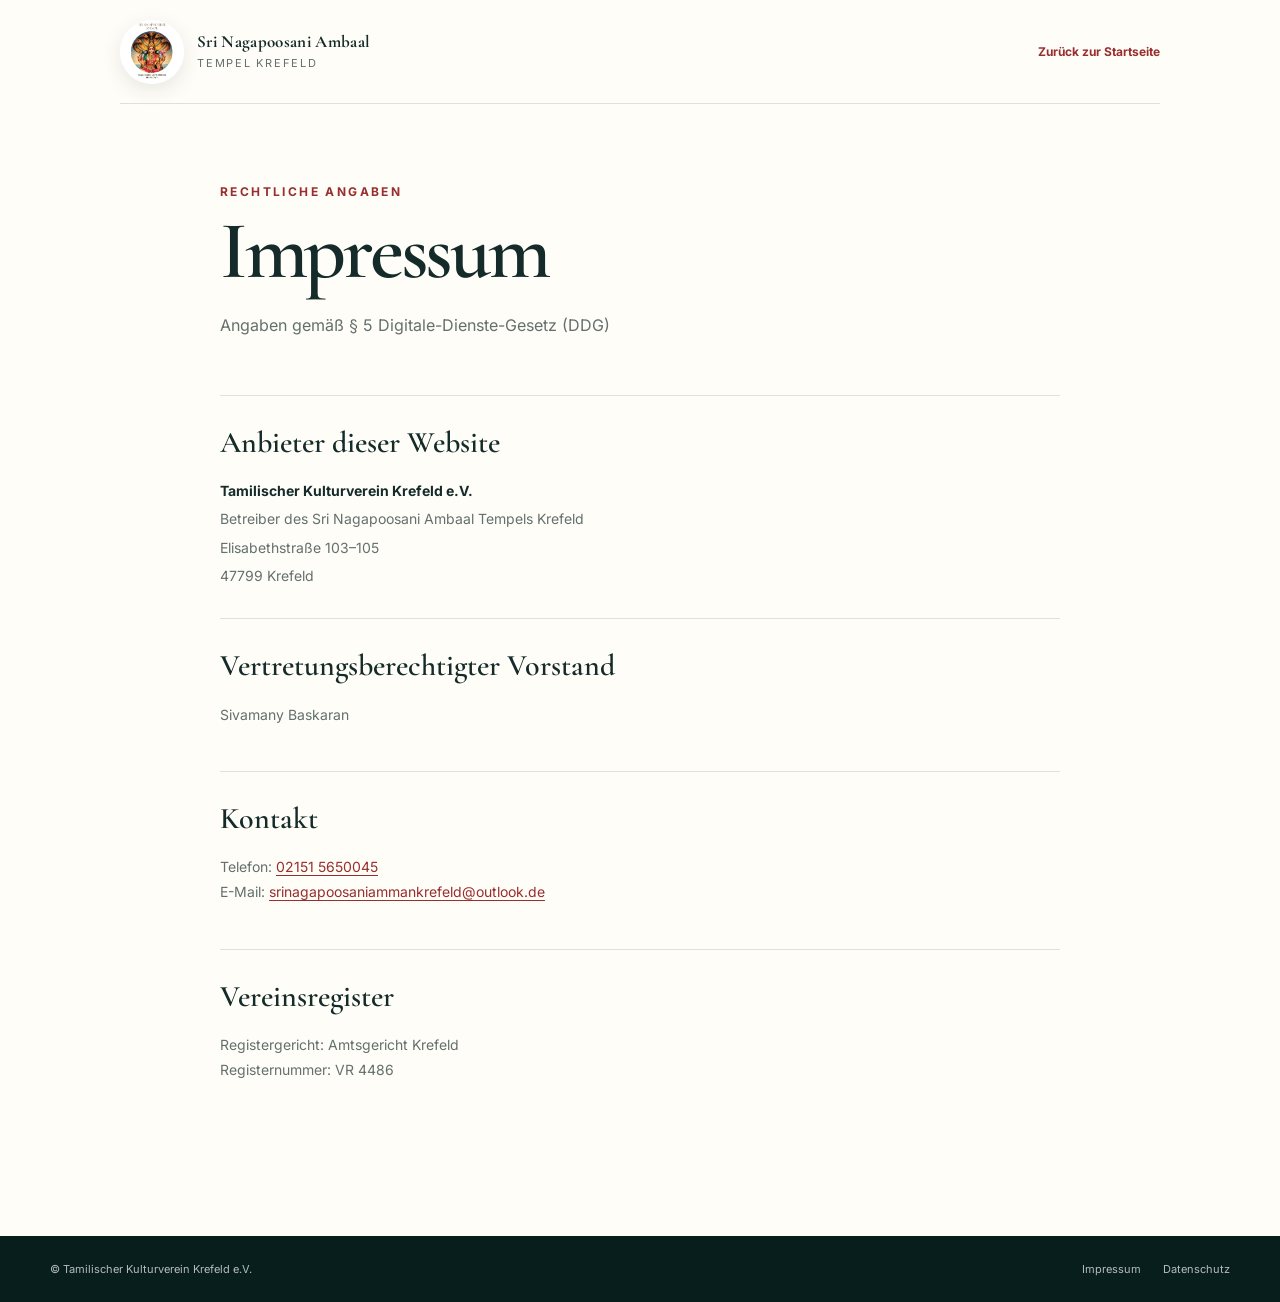
==== impressum.html @ 3f54f638 "Impressum und Datenschutz ergänzen" ====
<!doctype html>
<html lang="de">
  <head>
    <meta charset="UTF-8" />
    <meta name="viewport" content="width=device-width, initial-scale=1.0" />
    <meta name="description" content="Impressum des Sri Nagapoosani Ambaal Tempels Krefeld." />
    <meta name="theme-color" content="#102f2e" />
    <title>Impressum | Sri Nagapoosani Ambaal Tempel Krefeld</title>
    <link rel="stylesheet" href="styles.css" />
  </head>
  <body class="legal-page">
    <a class="skip-link" href="#main-content">Zum Inhalt springen</a>

    <header class="legal-header">
      <a class="brand" href="index.html" aria-label="Zur Startseite">
        <img src="assets/logo.webp" alt="Logo des Sri Nagapoosani Ambaal Tempels Krefeld" />
        <span class="brand-name">
          <strong>Sri Nagapoosani Ambaal</strong>
          <small>Tempel Krefeld</small>
        </span>
      </a>
      <a class="back-link" href="index.html">Zurück zur Startseite</a>
    </header>

    <main class="legal-main" id="main-content">
      <p class="section-kicker">Rechtliche Angaben</p>
      <h1>Impressum</h1>
      <p class="legal-lead">Angaben gemäß § 5 Digitale-Dienste-Gesetz (DDG)</p>

      <section class="legal-section">
        <h2>Anbieter dieser Website</h2>
        <div class="legal-address">
          <strong>Tamilischer Kulturverein Krefeld e.V.</strong>
          <span>Betreiber des Sri Nagapoosani Ambaal Tempels Krefeld</span>
          <span>Elisabethstraße 103–105</span>
          <span>47799 Krefeld</span>
        </div>
      </section>

      <section class="legal-section">
        <h2>Vertretungsberechtigter Vorstand</h2>
        <p>Sivamany Baskaran</p>
      </section>

      <section class="legal-section">
        <h2>Kontakt</h2>
        <p>
          Telefon: <a href="tel:+4921515650045">02151 5650045</a><br />
          E-Mail: <a href="mailto:srinagapoosaniammankrefeld@outlook.de">srinagapoosaniammankrefeld@outlook.de</a>
        </p>
      </section>

      <section class="legal-section">
        <h2>Vereinsregister</h2>
        <p>
          Registergericht: Amtsgericht Krefeld<br />
          Registernummer: VR 4486
        </p>
      </section>
    </main>

    <footer class="site-footer legal-footer">
      <div>
        <span>© Tamilischer Kulturverein Krefeld e.V.</span>
        <nav aria-label="Rechtliche Hinweise"><a href="impressum.html" aria-current="page">Impressum</a><a href="datenschutz.html">Datenschutz</a></nav>
      </div>
    </footer>
  </body>
</html>
---- styles.css ----
@font-face {
  font-family: "Cormorant Garamond";
  src: url("fonts/cormorant-garamond-latin.woff2") format("woff2");
  font-style: normal;
  font-weight: 500 700;
  font-display: swap;
}
@font-face {
  font-family: "Inter";
  src: url("fonts/inter-latin.woff2") format("woff2");
  font-style: normal;
  font-weight: 400 700;
  font-display: swap;
}
@font-face {
  font-family: "Noto Sans Tamil";
  src: url("fonts/noto-sans-tamil.woff2") format("woff2");
  font-style: normal;
  font-weight: 400 600;
  font-display: swap;
}

:root {
  --ink: #142b2a;
  --deep: #0d2b2a;
  --deep-soft: #153d3a;
  --gold: #c69b4b;
  --gold-light: #e1c381;
  --red: #982e2d;
  --cream: #f9f2e5;
  --paper: #fffdf8;
  --muted: #63706d;
  --line: rgba(20, 43, 42, 0.13);
  --shadow: 0 24px 70px rgba(7, 31, 29, 0.18);
}

* { box-sizing: border-box; }
html { scroll-behavior: smooth; }
body {
  margin: 0;
  color: var(--ink);
  background: var(--paper);
  font-family: "Inter", Arial, sans-serif;
  -webkit-font-smoothing: antialiased;
}
body::selection { background: var(--gold-light); color: var(--deep); }
a { color: inherit; text-decoration: none; }
img { display: block; max-width: 100%; }
button { font: inherit; }

.skip-link {
  position: fixed; top: -100px; left: 20px; z-index: 1000;
  padding: 12px 18px; border-radius: 0 0 10px 10px;
  background: white; color: var(--deep);
}
.skip-link:focus { top: 0; }

.site-header {
  position: fixed; inset: 0 0 auto; z-index: 100;
  transition: background 180ms ease, box-shadow 180ms ease;
}
.site-header.scrolled {
  background: rgba(255, 253, 248, 0.96);
  box-shadow: 0 8px 34px rgba(8, 35, 33, 0.09);
  backdrop-filter: blur(12px);
}
.header-inner {
  width: min(1440px, calc(100% - 56px)); min-height: 100px; margin: 0 auto;
  display: flex; align-items: center; justify-content: space-between; gap: 30px;
}
.brand { display: flex; align-items: center; gap: 13px; min-width: 240px; }
.brand img {
  width: 72px; height: 72px; object-fit: contain; background: white;
  border-radius: 50%; box-shadow: 0 6px 20px rgba(10, 44, 41, 0.1);
}
.brand-name { display: flex; flex-direction: column; }
.brand-name strong { font: 700 17px/1.1 "Cormorant Garamond", serif; letter-spacing: 0.02em; }
.brand-name small { margin-top: 4px; color: var(--muted); font-size: 11px; letter-spacing: 0.16em; text-transform: uppercase; }
.desktop-nav { display: flex; align-items: center; justify-content: center; gap: clamp(16px, 2vw, 32px); }
.desktop-nav a { position: relative; font-size: 13px; font-weight: 600; }
.desktop-nav a::after {
  content: ""; position: absolute; left: 0; right: 100%; bottom: -8px; height: 2px;
  background: var(--gold); transition: right 160ms ease;
}
.desktop-nav a:hover::after, .desktop-nav a:focus-visible::after { right: 0; }
.header-actions { display: flex; align-items: center; gap: 14px; }
.language-switcher {
  display: flex; align-items: center; gap: 7px; padding: 9px 12px;
  border: 1px solid rgba(20, 43, 42, 0.14); border-radius: 999px;
  background: rgba(255, 255, 255, 0.56); font-size: 11px;
}
.language { border: 0; padding: 0; color: var(--ink); background: transparent; cursor: pointer; }
.language.active { color: var(--red); font-weight: 800; }
.language.pending { opacity: 0.62; }
.language:focus-visible { outline: 2px solid var(--gold); outline-offset: 4px; }
.menu-button { display: none; width: 42px; height: 42px; border: 0; border-radius: 50%; background: var(--deep); padding: 12px; }
.menu-button span { display: block; height: 2px; margin: 4px 0; background: white; }
.mobile-menu { display: none; }

.hero {
  position: relative; min-height: 100svh; overflow: hidden;
  background: radial-gradient(circle at 12% 20%, rgba(216, 184, 117, 0.22), transparent 28%), linear-gradient(110deg, #fffdf8 0%, #fbf4e7 48%, #eae4d8 100%);
}
.hero::before {
  content: ""; position: absolute; top: -16vw; right: -13vw;
  width: 57vw; height: 57vw; border: 1px solid rgba(198, 155, 75, 0.28); border-radius: 50%;
  box-shadow: 0 0 0 38px rgba(198, 155, 75, 0.04), 0 0 0 82px rgba(198, 155, 75, 0.03);
}
.hero-pattern {
  position: absolute; inset: 0; opacity: 0.12;
  background-image: repeating-linear-gradient(45deg, transparent 0 48px, rgba(198, 155, 75, 0.18) 49px 50px);
  mask-image: linear-gradient(to right, black, transparent 50%);
}
.hero-content {
  position: relative; z-index: 2; width: min(1320px, calc(100% - 80px)); min-height: 100svh;
  margin: 0 auto; padding: 145px 0 90px; display: grid;
  grid-template-columns: minmax(0, 0.96fr) minmax(420px, 0.8fr); align-items: center;
  gap: clamp(40px, 7vw, 110px);
}
.hero-copy { max-width: 710px; }
.eyebrow, .section-kicker {
  margin: 0 0 22px; color: var(--red); font-size: 12px; font-weight: 700;
  letter-spacing: 0.2em; text-transform: uppercase;
}
.eyebrow { font-family: "Noto Sans Tamil", "Inter", sans-serif; }
h1, h2, h3 { margin: 0; }
h1 {
  max-width: 690px; font: 600 clamp(57px, 6.2vw, 96px)/0.9 "Cormorant Garamond", serif;
  letter-spacing: -0.04em; text-wrap: balance;
}
.hero-lead {
  max-width: 620px; margin: 29px 0 0; color: var(--deep-soft);
  font: 600 clamp(20px, 1.8vw, 28px)/1.35 "Cormorant Garamond", serif;
}
.hero-detail { max-width: 580px; margin: 18px 0 0; color: var(--muted); font-size: 15px; line-height: 1.75; }
.hero-buttons { display: flex; flex-wrap: wrap; gap: 12px; margin-top: 34px; }
.button {
  min-height: 52px; display: inline-flex; align-items: center; justify-content: center;
  padding: 0 24px; border-radius: 4px; font-size: 13px; font-weight: 700;
  transition: transform 160ms ease, box-shadow 160ms ease, background 160ms ease;
}
.button:hover { transform: translateY(-2px); }
.button-primary { background: var(--deep); color: white; box-shadow: 0 12px 28px rgba(13, 43, 42, 0.2); }
.button-primary:hover { background: #164640; }
.button-secondary { border: 1px solid rgba(20, 43, 42, 0.3); color: var(--deep); background: rgba(255, 255, 255, 0.34); }
.hero-address { display: flex; align-items: center; gap: 10px; margin-top: 30px; color: var(--muted); font-size: 12px; }
.address-mark { color: var(--red); font-size: 22px; }
.hero-visual { position: relative; justify-self: end; width: min(100%, 530px); }
.image-frame {
  position: relative; aspect-ratio: 0.76; overflow: hidden; border-radius: 48% 48% 6px 6px;
  border: 8px solid rgba(255, 255, 255, 0.82); box-shadow: var(--shadow); background: #193b49;
}
.image-frame::after { content: ""; position: absolute; inset: 0; box-shadow: inset 0 0 0 1px rgba(255, 223, 154, 0.28); pointer-events: none; }
.image-frame img { width: 100%; height: 100%; object-fit: cover; object-position: 50% 35%; }
.image-caption {
  position: absolute; right: -24px; bottom: 54px; min-width: 280px; padding: 19px 24px;
  display: flex; flex-direction: column; color: white; background: rgba(13, 43, 42, 0.94);
  box-shadow: 0 16px 40px rgba(8, 33, 31, 0.24);
}
.image-caption span { font: 600 20px/1.2 "Cormorant Garamond", serif; }
.image-caption small { margin-top: 6px; color: var(--gold-light); font: 400 11px/1.4 "Noto Sans Tamil", sans-serif; }
.scroll-cue {
  position: absolute; z-index: 3; left: 50%; bottom: 24px; transform: translateX(-50%);
  display: flex; align-items: center; gap: 10px; color: var(--muted);
  font-size: 10px; letter-spacing: 0.16em; text-transform: uppercase;
}
.scroll-cue b { color: var(--red); font-size: 20px; }

.section { padding: 110px 0; scroll-margin-top: 92px; }
.section-inner { width: min(1180px, calc(100% - 56px)); margin: 0 auto; }
.split { display: grid; grid-template-columns: 1fr 0.9fr; gap: 80px; align-items: end; }
.section h2 { font: 600 clamp(39px, 4.5vw, 65px)/1 "Cormorant Garamond", serif; letter-spacing: -0.025em; }
.section-intro, .narrow > p { margin: 0; color: var(--muted); line-height: 1.8; }
.section-intro p { margin: 0; }
.section-intro p + p { margin-top: 18px; }
.section-soft { background: var(--cream); }
.placeholder-grid { display: grid; gap: 18px; margin-top: 50px; }
.placeholder-grid.three { grid-template-columns: repeat(3, 1fr); }
.placeholder-grid article { padding: 32px; border: 1px solid var(--line); background: rgba(255, 255, 255, 0.52); }
.placeholder-grid article > span { color: var(--gold); font: 600 15px "Cormorant Garamond", serif; }
.placeholder-grid h3 { margin-top: 38px; font: 600 25px "Cormorant Garamond", serif; }
.placeholder-grid p { color: var(--muted); font-size: 13px; }
.placeholder-grid p + p { margin-top: 14px; }
.placeholder-grid strong { color: var(--ink); }
.schedule-panel { border-top: 1px solid var(--line); }
.schedule-heading, .schedule-row {
  display: grid;
  grid-template-columns: 1.15fr 0.9fr 1.25fr;
  gap: 16px;
  align-items: center;
  padding: 14px 4px;
  border-bottom: 1px solid var(--line);
}
.schedule-heading {
  color: var(--muted);
  font-size: 10px;
  font-weight: 700;
  letter-spacing: 0.12em;
  text-transform: uppercase;
}
.schedule-row { font-size: 13px; }
.schedule-row span { color: var(--muted); }
.schedule-row.holy-day { color: var(--red); background: rgba(152, 46, 45, 0.035); }
.schedule-row.holy-day span { color: var(--red); font-weight: 600; }
.schedule-note { margin: 18px 0 0; color: var(--muted); font-size: 12px; line-height: 1.6; }
.section-dark { color: white; background: var(--deep); }
.section-dark .section-kicker { color: var(--gold-light); }
.section-dark .section-intro { color: rgba(255, 255, 255, 0.68); }
.visit-intro { display: grid; grid-template-columns: 1fr 1fr; gap: 22px 80px; align-items: end; }
.visit-intro .section-kicker { grid-column: 1 / -1; margin-bottom: 0; }
.visit-intro > p:last-child { margin: 0; color: rgba(255, 255, 255, 0.68); line-height: 1.8; }
.visit-list { display: grid; grid-template-columns: repeat(3, 1fr); gap: 1px; margin-top: 58px; background: rgba(255, 255, 255, 0.14); }
.visit-list article { position: relative; min-height: 138px; padding: 34px 28px 28px; background: var(--deep); }
.visit-list article::before { content: ""; position: absolute; top: 24px; left: 28px; width: 28px; height: 2px; background: var(--gold-light); }
.visit-list p { margin: 26px 0 0; color: rgba(255, 255, 255, 0.78); font-size: 13px; line-height: 1.65; }
.gallery-placeholder {
  min-height: 340px; margin-top: 44px; display: grid; place-items: center; padding: 30px;
  color: var(--muted); text-align: center; border: 1px dashed rgba(20, 43, 42, 0.26);
  background: linear-gradient(145deg, #f8f0df, #e9e3d8);
}
.vision-section { color: white; text-align: center; background: linear-gradient(rgba(13, 43, 42, 0.94), rgba(13, 43, 42, 0.94)), #0d2b2a; }
.narrow { max-width: 820px; }
.narrow > p { margin: 26px auto 0; color: rgba(255, 255, 255, 0.7); }
.status-pill { display: inline-flex; margin-top: 30px; padding: 10px 14px; color: var(--gold-light); border: 1px solid rgba(225, 195, 129, 0.38); border-radius: 999px; font-size: 11px; letter-spacing: 0.08em; text-transform: uppercase; }
.contact-section { background: #f7f1e6; }
.contact-grid { display: grid; grid-template-columns: 1.25fr 0.9fr auto; align-items: end; gap: 60px; }
.contact-grid p { color: var(--muted); }
address { display: flex; flex-direction: column; gap: 8px; font-style: normal; font-size: 14px; }
address strong { margin-bottom: 8px; }
address a { color: var(--red); font-weight: 700; }
address a small { color: var(--muted); font-size: 11px; font-weight: 500; }
.site-footer { padding: 26px 0; color: rgba(255, 255, 255, 0.7); background: #081e1d; font-size: 11px; }
.site-footer > div { width: min(1180px, calc(100% - 56px)); margin: 0 auto; display: flex; justify-content: space-between; gap: 20px; }
.site-footer nav { display: flex; gap: 22px; }
.language-note {
  position: fixed; z-index: 200; right: 24px; bottom: 24px; max-width: 360px; padding: 15px 18px;
  color: white; background: var(--deep); border-left: 3px solid var(--gold); box-shadow: var(--shadow);
  opacity: 0; transform: translateY(16px); pointer-events: none;
  transition: opacity 180ms ease, transform 180ms ease; font-size: 12px;
}
.language-note.visible { opacity: 1; transform: translateY(0); }

.legal-page { min-height: 100vh; background: var(--paper); }
.legal-header {
  width: min(1040px, calc(100% - 56px)); min-height: 104px; margin: 0 auto;
  display: flex; align-items: center; justify-content: space-between; gap: 24px;
  border-bottom: 1px solid var(--line);
}
.legal-header .brand img { width: 64px; height: 64px; }
.back-link { color: var(--red); font-size: 12px; font-weight: 700; }
.legal-main { width: min(840px, calc(100% - 56px)); margin: 0 auto; padding: 80px 0 110px; }
.legal-main .section-kicker { margin-bottom: 16px; }
.legal-main h1 { max-width: none; font-size: clamp(52px, 7vw, 82px); }
.legal-lead { margin: 22px 0 56px; color: var(--muted); line-height: 1.75; }
.legal-section { padding: 30px 0; border-top: 1px solid var(--line); }
.legal-section h2 { margin-bottom: 18px; font: 600 30px/1.15 "Cormorant Garamond", serif; }
.legal-section h3 { margin: 24px 0 10px; font: 600 21px/1.2 "Cormorant Garamond", serif; }
.legal-section p, .legal-section li, .legal-address { color: var(--muted); font-size: 14px; line-height: 1.8; }
.legal-section p { margin: 0 0 14px; }
.legal-section ul { margin: 0; padding-left: 20px; }
.legal-address { display: flex; flex-direction: column; gap: 3px; }
.legal-address strong { color: var(--ink); }
.legal-section a { color: var(--red); text-decoration: underline; text-underline-offset: 3px; }
.legal-footer { margin-top: 0; }

@media (max-width: 1180px) {
  .desktop-nav { display: none; }
  .menu-button { display: block; }
  .mobile-menu {
    position: absolute; right: 28px; top: 88px; width: min(310px, calc(100% - 56px));
    padding: 18px; display: none; flex-direction: column; gap: 6px; background: white; box-shadow: var(--shadow);
  }
  .mobile-menu.open { display: flex; }
  .mobile-menu a { padding: 12px; border-bottom: 1px solid var(--line); font-weight: 600; font-size: 13px; }
  .hero-content { grid-template-columns: 1fr 0.8fr; width: min(1180px, calc(100% - 56px)); gap: 45px; }
  .image-caption { right: -8px; }
}

@media (max-width: 820px) {
  .header-inner { width: calc(100% - 32px); min-height: 82px; }
  .brand { min-width: 0; }
  .brand img { width: 58px; height: 58px; }
  .brand-name { display: none; }
  .language-switcher { padding: 8px 10px; }
  .hero-content { width: calc(100% - 36px); padding: 112px 0 80px; grid-template-columns: 1fr; gap: 38px; }
  .hero-copy { text-align: center; }
  .hero-detail, .hero-lead { margin-left: auto; margin-right: auto; }
  .hero-buttons, .hero-address { justify-content: center; }
  h1 { font-size: clamp(49px, 14vw, 72px); }
  .hero-visual { width: min(88%, 480px); margin: 0 auto; justify-self: center; }
  .image-caption { left: 50%; right: auto; bottom: 24px; min-width: min(88%, 310px); transform: translateX(-50%); text-align: center; }
  .scroll-cue { display: none; }
  .section { padding: 80px 0; }
  .section-inner { width: calc(100% - 36px); }
  .split, .contact-grid { grid-template-columns: 1fr; gap: 28px; align-items: start; }
  .visit-intro { grid-template-columns: 1fr; gap: 24px; }
  .visit-intro .section-kicker { grid-column: auto; }
  .visit-list { grid-template-columns: 1fr 1fr; }
  .placeholder-grid.three { grid-template-columns: 1fr; }
  .site-footer > div { width: calc(100% - 36px); flex-direction: column; }
  .legal-header { width: calc(100% - 36px); }
  .legal-header .brand-name { display: flex; }
  .legal-main { width: calc(100% - 36px); padding: 60px 0 80px; }
}

@media (max-width: 430px) {
  .header-actions { gap: 8px; }
  .language-switcher { gap: 5px; font-size: 10px; }
  .menu-button { width: 38px; height: 38px; padding: 10px; }
  .hero-content { width: calc(100% - 28px); }
  .hero-buttons { flex-direction: column; }
  .button { width: 100%; }
  .hero-address { align-items: flex-start; text-align: left; }
  .image-frame { border-width: 5px; }
  .section-inner { width: calc(100% - 28px); }
  .visit-list { grid-template-columns: 1fr; }
  .schedule-heading, .schedule-row { grid-template-columns: 0.95fr 0.9fr 1.2fr; gap: 8px; font-size: 11px; }
  .legal-header { align-items: flex-start; padding: 16px 0; }
  .legal-header .brand-name { display: none; }
}

@media (prefers-reduced-motion: reduce) {
  html { scroll-behavior: auto; }
  *, *::before, *::after { transition-duration: 0.01ms !important; animation-duration: 0.01ms !important; }
}
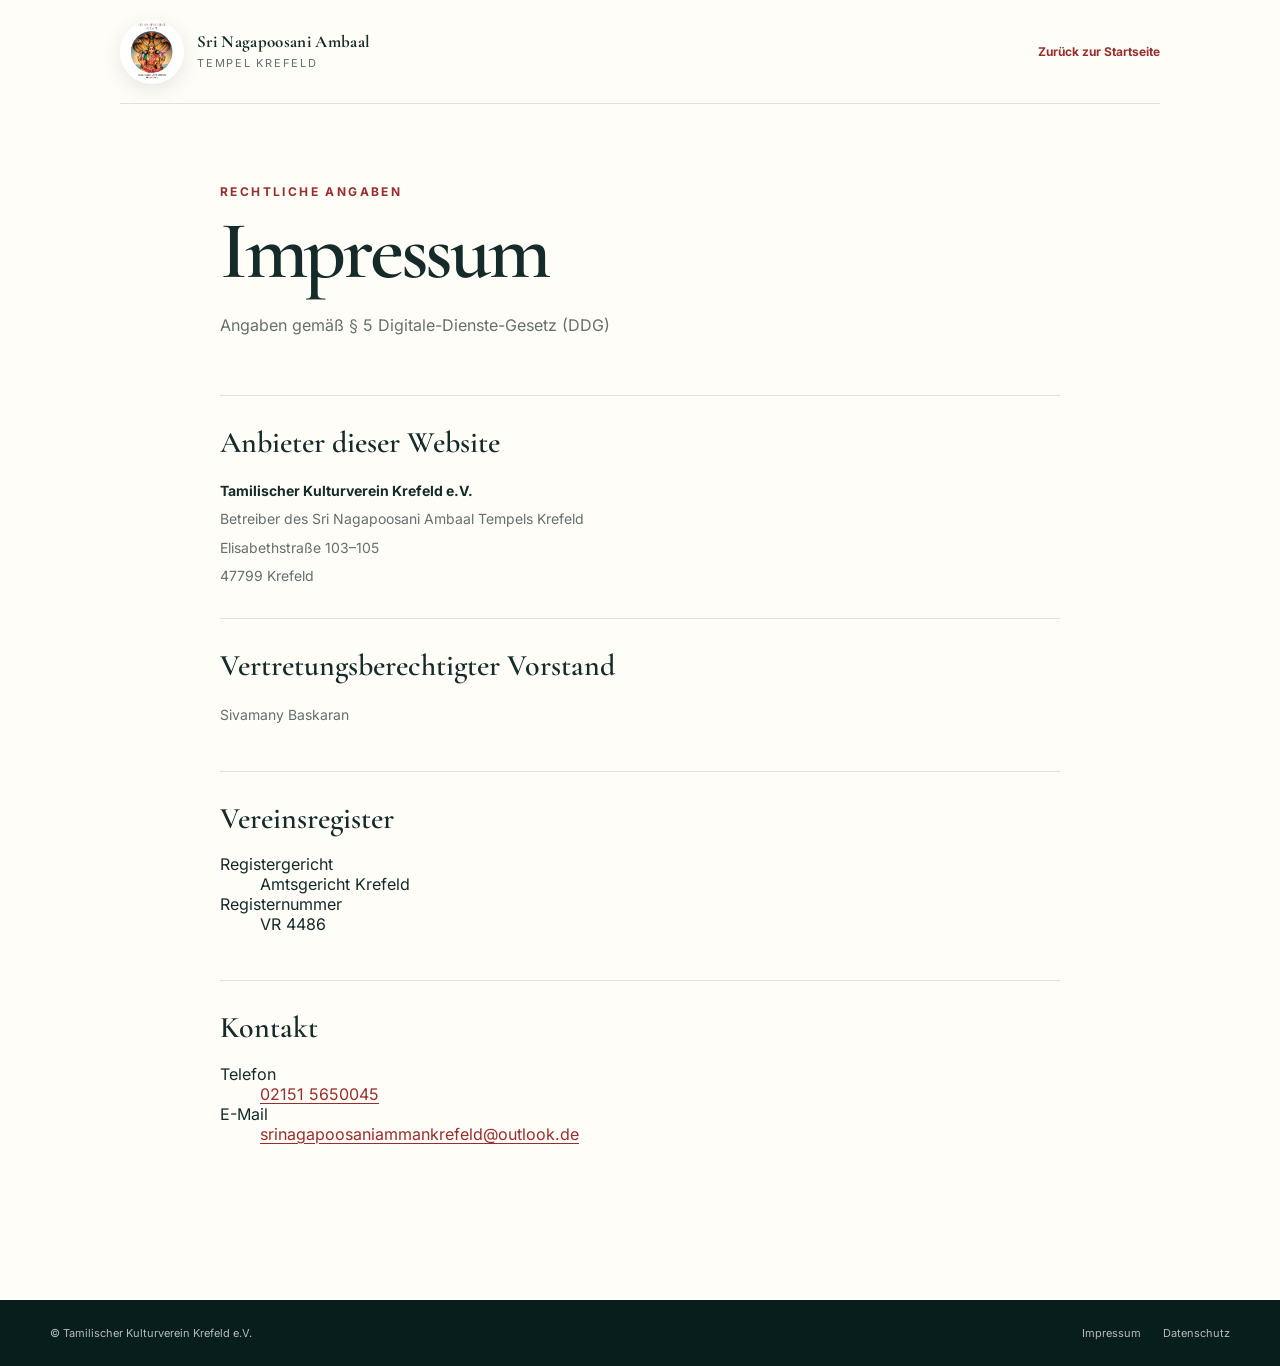
==== commit 4138f874: "Impressum übersichtlicher gestalten" ====
--- a/impressum.html
+++ b/impressum.html
@@ -23,40 +23,46 @@
     </header>
 
     <main class="legal-main" id="main-content">
-      <p class="section-kicker">Rechtliche Angaben</p>
-      <h1>Impressum</h1>
-      <p class="legal-lead">Angaben gemäß § 5 Digitale-Dienste-Gesetz (DDG)</p>
+      <div class="legal-hero">
+        <div>
+          <p class="section-kicker">Rechtliche Angaben</p>
+          <h1>Impressum</h1>
+        </div>
+        <p class="legal-lead">Angaben gemäß § 5 Digitale-Dienste-Gesetz (DDG)</p>
+      </div>
 
-      <section class="legal-section">
-        <h2>Anbieter dieser Website</h2>
-        <div class="legal-address">
-          <strong>Tamilischer Kulturverein Krefeld e.V.</strong>
-          <span>Betreiber des Sri Nagapoosani Ambaal Tempels Krefeld</span>
-          <span>Elisabethstraße 103–105</span>
-          <span>47799 Krefeld</span>
-        </div>
-      </section>
+      <div class="legal-overview">
+        <section class="legal-section legal-card legal-card-wide">
+          <h2>Anbieter dieser Website</h2>
+          <div class="legal-address">
+            <strong>Tamilischer Kulturverein Krefeld e.V.</strong>
+            <span>Betreiber des Sri Nagapoosani Ambaal Tempels Krefeld</span>
+            <span>Elisabethstraße 103–105</span>
+            <span>47799 Krefeld</span>
+          </div>
+        </section>
 
-      <section class="legal-section">
-        <h2>Vertretungsberechtigter Vorstand</h2>
-        <p>Sivamany Baskaran</p>
-      </section>
+        <section class="legal-section legal-card">
+          <h2>Vertretungsberechtigter Vorstand</h2>
+          <p>Sivamany Baskaran</p>
+        </section>
 
-      <section class="legal-section">
-        <h2>Kontakt</h2>
-        <p>
-          Telefon: <a href="tel:+4921515650045">02151 5650045</a><br />
-          E-Mail: <a href="mailto:srinagapoosaniammankrefeld@outlook.de">srinagapoosaniammankrefeld@outlook.de</a>
-        </p>
-      </section>
+        <section class="legal-section legal-card">
+          <h2>Vereinsregister</h2>
+          <dl class="legal-details">
+            <div><dt>Registergericht</dt><dd>Amtsgericht Krefeld</dd></div>
+            <div><dt>Registernummer</dt><dd>VR 4486</dd></div>
+          </dl>
+        </section>
 
-      <section class="legal-section">
-        <h2>Vereinsregister</h2>
-        <p>
-          Registergericht: Amtsgericht Krefeld<br />
-          Registernummer: VR 4486
-        </p>
-      </section>
+        <section class="legal-section legal-card legal-card-wide legal-contact-card">
+          <h2>Kontakt</h2>
+          <dl class="legal-details">
+            <div><dt>Telefon</dt><dd><a href="tel:+4921515650045">02151 5650045</a></dd></div>
+            <div><dt>E-Mail</dt><dd><a href="mailto:srinagapoosaniammankrefeld@outlook.de">srinagapoosaniammankrefeld@outlook.de</a></dd></div>
+          </dl>
+        </section>
+      </div>
     </main>
 
     <footer class="site-footer legal-footer">
